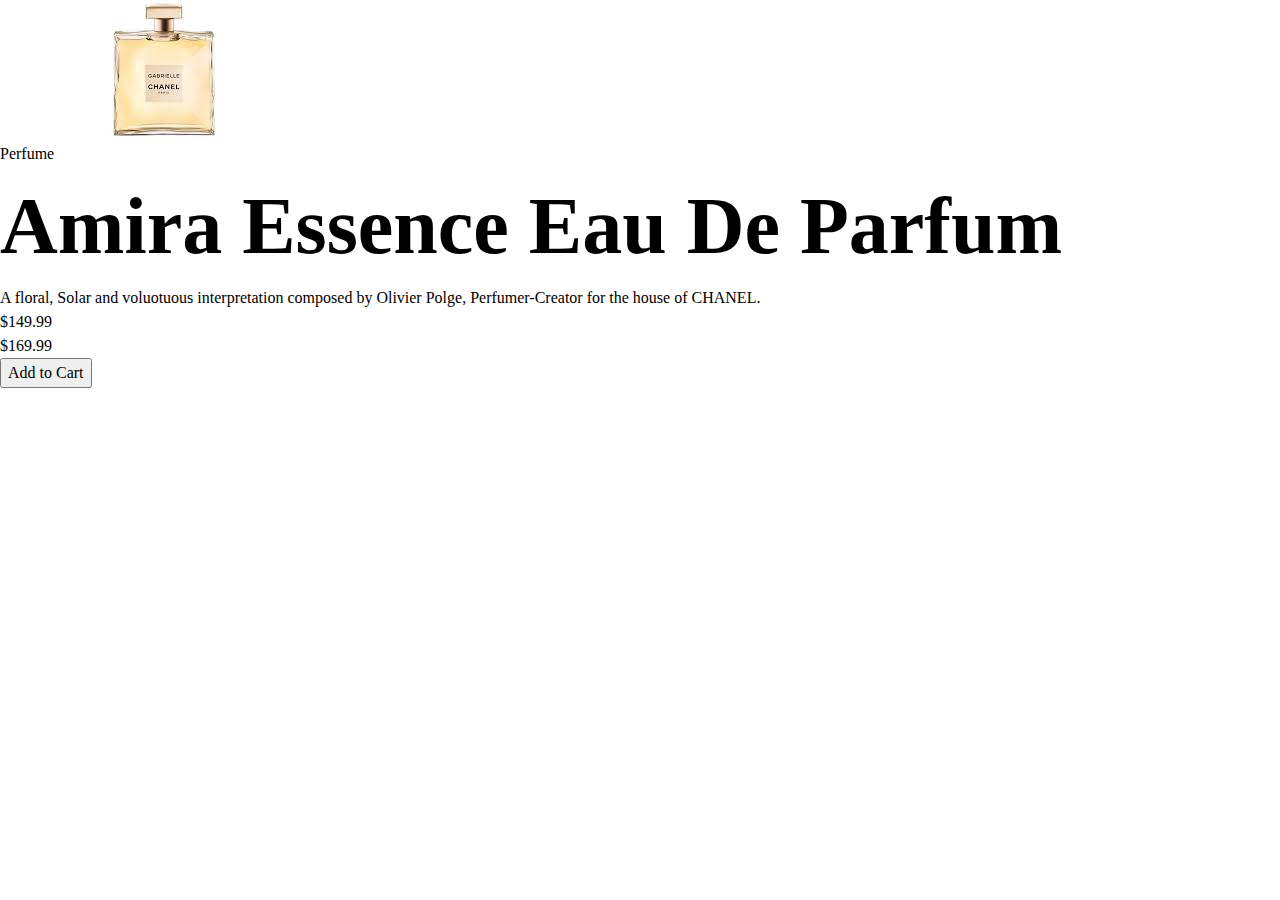
==== index.html @ 417ca436 "i added the root in the css" ====
<!DOCTYPE html>
<html>
<head>
<meta charset="UTF-8">
<meta name="viewport" content="width=device-width, initial-scale=1.0">
<link rel="stylesheet" href="./CSS/style.css">
<!--google font -->

<link rel="preconnect" href="https://fonts.googleapis.com">
<link rel="preconnect" href="https://fonts.gstatic.com" crossorigin>
<link href="https://fonts.googleapis.com/css2?family=Fraunces:wght@100&family=Montserrat:ital,wght@1,100&display=swap" rel="stylesheet">
</head>
<body>
<main> 
  <article class="product">
    <picture class="product__img">
      <img src="./IMG/images1.jpg" alt="photo dune parfum">
    </picture>
       <div class="product content">
         <p class="product__category">Perfume </p>

        <h1 class="product__title"> Amira Essence Eau De Parfum</h1>
         <p> A floral, Solar and voluotuous interpretation composed by Olivier Polge,
         Perfumer-Creator for the house of CHANEL. </p>
       <div class="flex-group">
         <p class="product__price"> $149.99 </p>
         <p class="product__original__price"> $169.99</p>
        </div>
      <button class="button">    Add to Cart </button>
        </div>
</article>
</main>

</body>




</html>
---- CSS/style.css ----
:root{
--clr-primary-400:hsl(158,36%,37%);
--clr-secondary-200:hsl(30,38%,92%);

--clr-neutral-900:hsl(212,21%,14%);
--clr-neutral-400:hsl(228,12%,48%);
--clr-neutral-100:hsl(0,0%,100%);

--fw-regular:500;
--fw-bold:700;

--ff-accent:'Fraunces', serif;
--ff-base:'Montserrat', serif;
}





/*
  1. Use a more-intuitive box-sizing model.
*/
*, *::before, *::after {
    box-sizing: border-box;
  }
  /*
    2. Remove default margin
  */
  * {
    margin: 0;
  }
  /*
    Typographic tweaks!
    3. Add accessible line-height
    4. Improve text rendering
  */
  body {
    line-height: 1.5;
    -webkit-font-smoothing: antialiased;
  }
  /*
    5. Improve media defaults
  */
  img, picture, video, canvas, svg {
    display: block;
    max-width: 100%;
  }
  /*
    6. Remove built-in form typography styles
  */
  input, button, textarea, select {
    font: inherit;
  }
  /*
    7. Avoid text overflows
  */
  p, h1, h2, h3, h4, h5, h6 {
    overflow-wrap: break-word;
  }

  h1{
    font-size: 5rem;
  }
  /*
    8. Create a root stacking context
  */
  #root, #__next {
    isolation: isolate;
  }
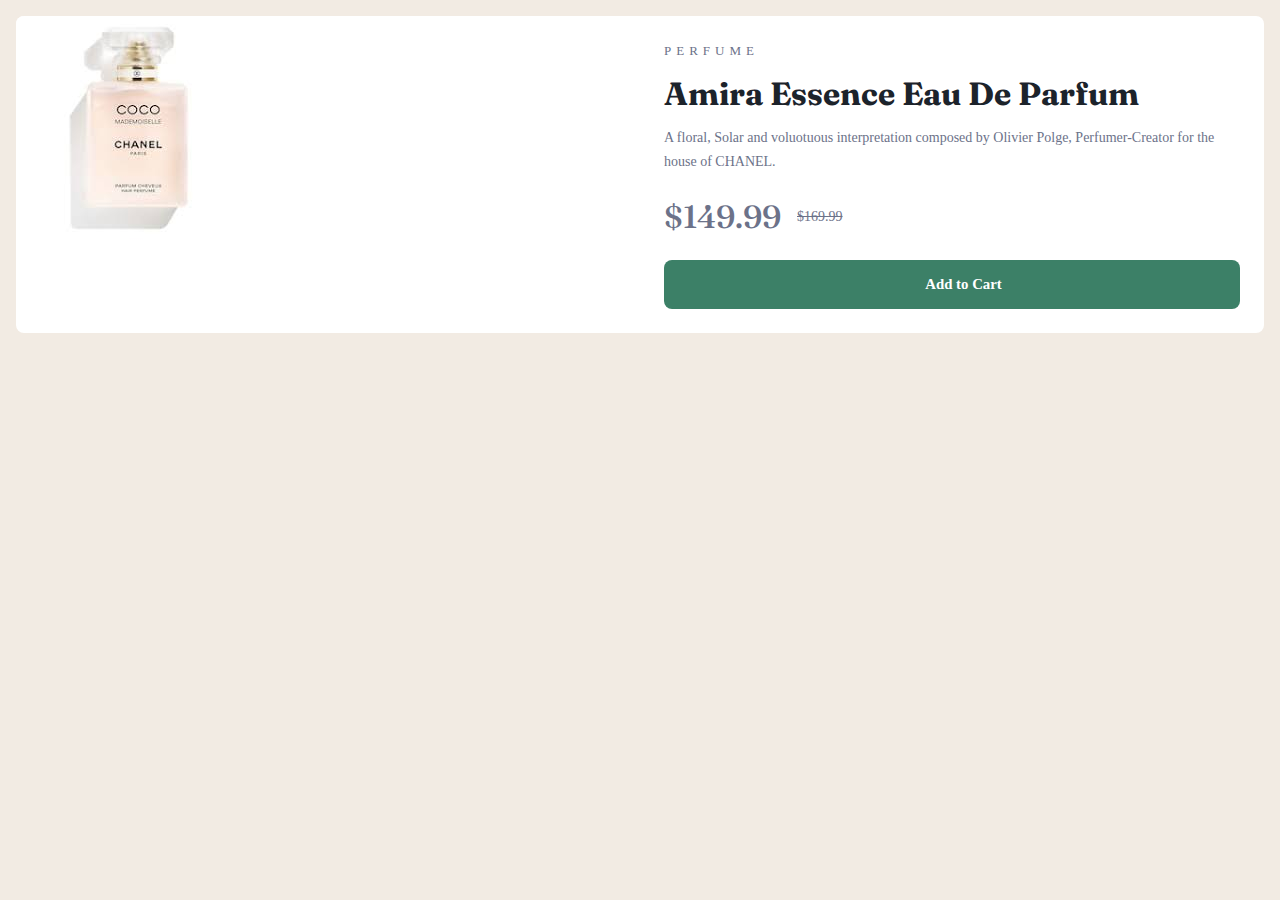
==== commit ea2f6511: "the version with the two photos" ====
--- a/index.html
+++ b/index.html
@@ -14,20 +14,23 @@
 <main> 
   <article class="product">
     <picture class="product__img">
-      <img src="./IMG/images1.jpg" alt="photo dune parfum">
+      <source srcset="./IMG/image__parfum.jpg"media ="(min-width: 600px)">
+      <img  src="./IMG/images1.jpg" alt="photo dune parfum">
     </picture>
-       <div class="product content">
+       <div class="product__content">
          <p class="product__category">Perfume </p>
 
         <h1 class="product__title"> Amira Essence Eau De Parfum</h1>
          <p> A floral, Solar and voluotuous interpretation composed by Olivier Polge,
          Perfumer-Creator for the house of CHANEL. </p>
        <div class="flex-group">
-         <p class="product__price"> $149.99 </p>
-         <p class="product__original__price"> $169.99</p>
+         <p class="product__price" ><span class="visually-hidden">Current price:</span> $149.99 </p>
+         <p class="product__original__price"> <span class="visually-hidden">Original price:</span> 
+          <s> $169.99  </s></p>
         </div>
-      <button class="button">    Add to Cart </button>
-        </div>
+        <button class="button" data-icon="shopping-cart" >    Add to Cart </button>
+        
+      </div>
 </article>
 </main>
 
--- a/CSS/style.css
+++ b/CSS/style.css
@@ -1,6 +1,8 @@
 
 :root{
 --clr-primary-400:hsl(158,36%,37%);
+--clr-primary-500:hsl(30,38%,28%);
+
 --clr-secondary-200:hsl(30,38%,92%);
 
 --clr-neutral-900:hsl(212,21%,14%);
@@ -36,7 +38,7 @@
     4. Improve text rendering
   */
   body {
-    line-height: 1.5;
+    line-height: 1.7;
     -webkit-font-smoothing: antialiased;
   }
   /*
@@ -58,13 +60,122 @@
   p, h1, h2, h3, h4, h5, h6 {
     overflow-wrap: break-word;
   }
+  h1,h2,h3{
+    line-height:1;
+  }
 
   h1{
     font-size: 5rem;
+  }
+
+
+  .visually-hidden:not(:focus):not(:active)
+  { 
+    clip:rect(0 0 0 0);
+    clip-path: inset(50%);
+    height: 1px;
+    overflow: hidden;
+    position: absolute;
+    white-space: nowrap;
+    width: 1px;
   }
   /*
     8. Create a root stacking context
   */
   #root, #__next {
     isolation: isolate;
-  }+  }
+
+  /*general styling*/
+  body{
+    font-family: var(--ff-basee);
+    font-weight: var(--fw-regular);
+    font-size:0.875rem;
+    color: var(--clr-neutral-400);
+    background-color: var(--clr-secondary-200);
+
+    /* for thisproject only*/
+    display: grid;
+    place-content: center;
+    margin :1rem; /*for the space*/
+    
+  }
+  /* utilities*/
+  .flex-group{
+    display:flex;
+    gap:1rem;
+    flex-wrap:wrap;  
+      align-items: center;
+
+  }
+
+  .product{
+    display: grid;
+--content-padding:1.5rem;
+--content-spacnig:1rem;
+background-color: var(--clr-neutral-100);
+border-radius: 0.5rem;
+overflow:hidden;
+
+  }
+
+  @media(min-width: 600px)
+  {
+    .product{
+
+    
+    grid-template-columns: 1fr 1fr;
+    }
+  }
+  .product__content
+  {
+    display:grid;
+    gap:1rem;
+    padding:var(--content-padding);
+  }
+  .product__category{
+    font-size: 0.8125rem;
+    letter-spacing: 5px;
+    text-transform: uppercase;
+
+  }
+  .product__title{
+    font-size: 2rem;
+    font-family: var(--ff-accent);
+    color: var(--clr-neutral-900);
+  }
+  .product__price{
+    font-size: 2rem;
+    font-family:var(--ff-accent);
+    color:var(--clr-neutral-400);
+     
+  }
+  /*button*/
+  .button{
+cursor: pointer;
+border:0;
+text-decoration: none;
+padding: 0.5rem 1.5rem ;
+display: inline-flex;
+justify-content: center;
+align-items: center;
+gap: 0.5rem;
+padding: 0.75rem 1.5rem;
+background-color: var(--clr-primary-400);
+color:var(--clr-neutral-100);
+font-weight:var(--fw-bold);
+font-size: 0.925rem;
+border-radius: 0.5rem;
+  }
+  .button:is(:hover, :focus){
+    background-color: var(--clr-primary-500);
+
+  }
+  .button[data-icon="shopping-cart"]::before{
+  content: ""; 
+  background-image: url("./IMG/images1.jpg");
+  width: 15px;
+  height: 16px;
+   
+  }
+  